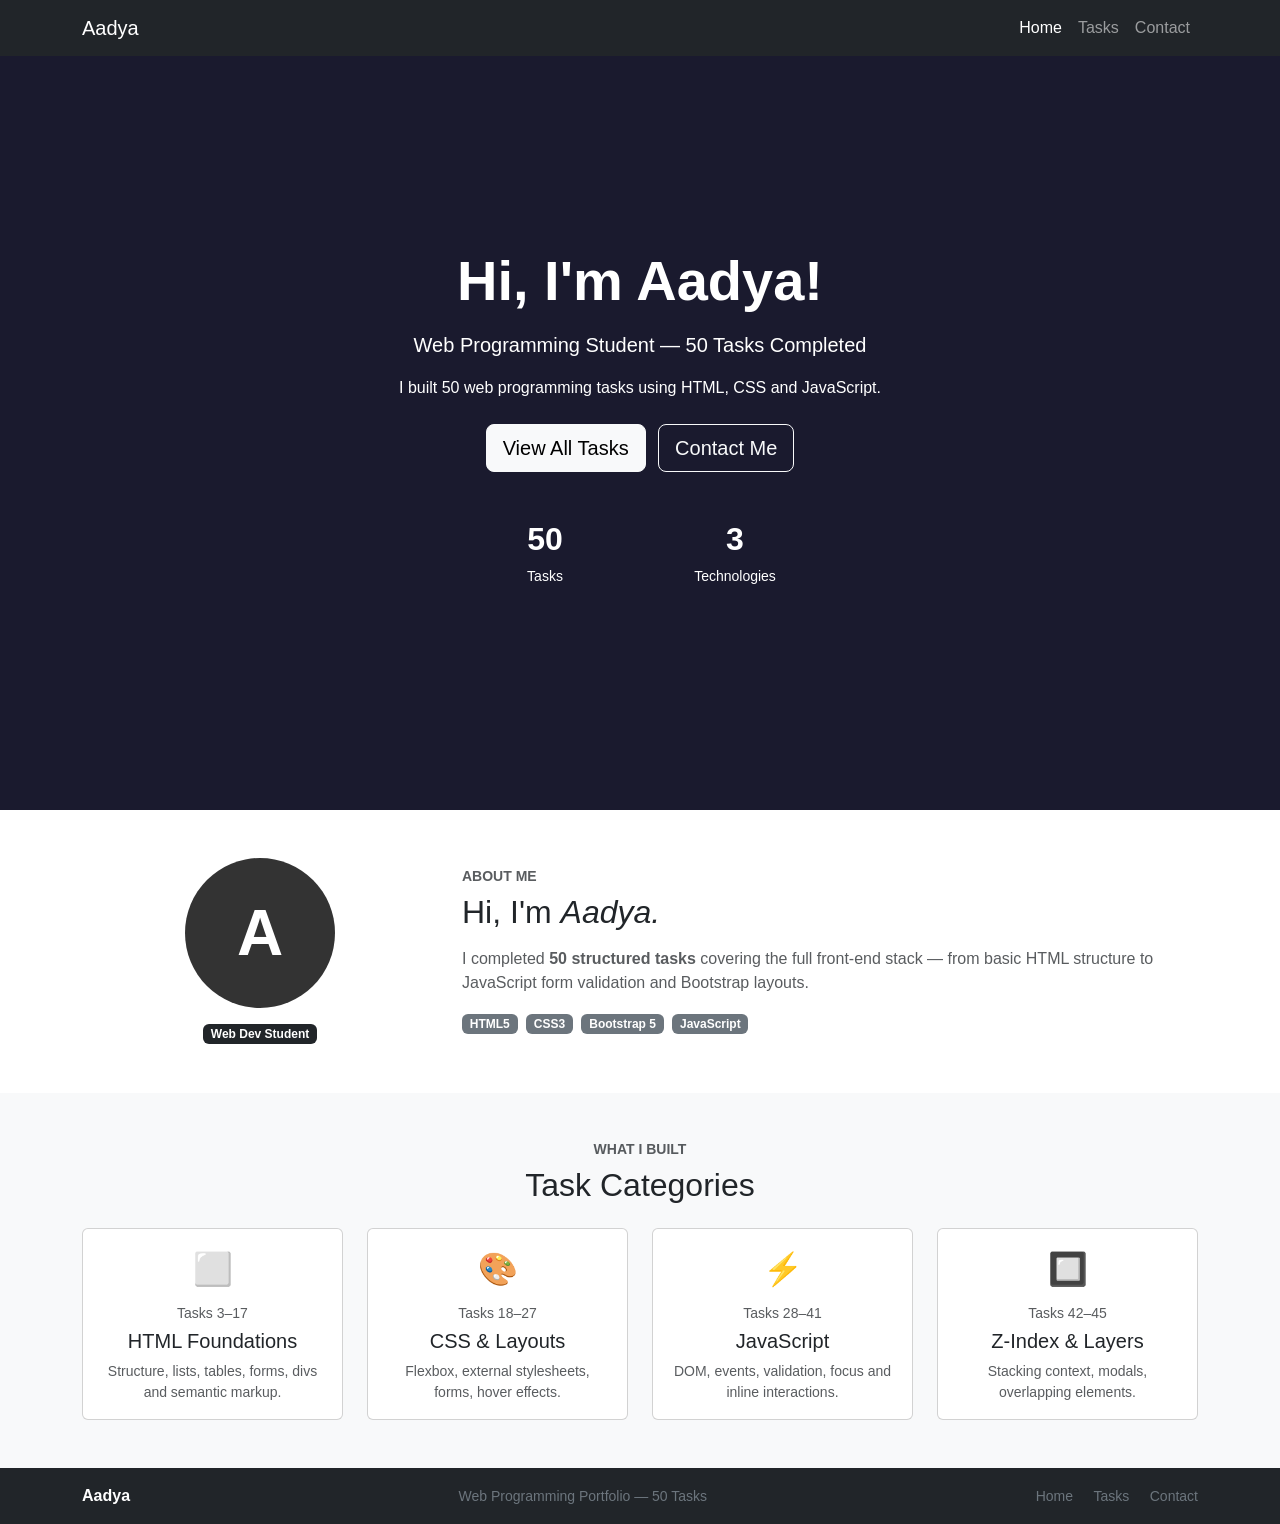
==== index.html @ 6062b9f0 "Add files via upload" ====
<!DOCTYPE html>
<html lang="en">
<head>
  <meta charset="UTF-8" />
  <meta name="viewport" content="width=device-width, initial-scale=1.0"/>
  <title>Aadya - Web Programming Portfolio</title>
  <link href="https://cdn.jsdelivr.net/npm/bootstrap@5.3.2/dist/css/bootstrap.min.css" rel="stylesheet"/>
  <link rel="stylesheet" href="style.css"/>
</head>
<body>

<nav class="navbar navbar-expand-lg navbar-dark bg-dark fixed-top" id="nav">
  <div class="container">
    <a class="navbar-brand" href="index.html">Aadya</a>
    <button class="navbar-toggler" type="button" data-bs-toggle="collapse" data-bs-target="#navlinks">
      <span class="navbar-toggler-icon"></span>
    </button>
    <div class="collapse navbar-collapse" id="navlinks">
      <ul class="navbar-nav ms-auto">
        <li class="nav-item"><a class="nav-link active" href="index.html">Home</a></li>
        <li class="nav-item"><a class="nav-link" href="tasks.html">Tasks</a></li>
        <li class="nav-item"><a class="nav-link" href="contact.html">Contact</a></li>
      </ul>
    </div>
  </div>
</nav>

<!-- HERO -->
<section class="hero">
  <div class="container">
    <h1 class="display-4 fw-bold">Hi, I'm Aadya!</h1>
    <p class="lead mt-3">Web Programming Student — 50 Tasks Completed</p>
    <p class="mt-2">I built 50 web programming tasks using HTML, CSS and JavaScript.</p>
    <div class="mt-4">
      <a href="tasks.html" class="btn btn-light btn-lg me-2">View All Tasks</a>
      <a href="contact.html" class="btn btn-outline-light btn-lg">Contact Me</a>
    </div>
    <div class="row mt-5 justify-content-center">
      <div class="col-4 col-md-2 text-center">
        <h2 class="fw-bold">50</h2>
        <p class="small">Tasks</p>
      </div>
      <div class="col-4 col-md-2 text-center">
        <h2 class="fw-bold">3</h2>
        <p class="small">Technologies</p>
      </div>
    </div>
  </div>
</section>

<!-- ABOUT -->
<section class="py-5">
  <div class="container">
    <div class="row align-items-center">
      <div class="col-lg-4 text-center mb-4 mb-lg-0">
        <div class="photo">A</div>
        <span class="badge bg-dark mt-3">Web Dev Student</span>
      </div>
      <div class="col-lg-8">
        <h6 class="text-uppercase text-muted small fw-bold">About Me</h6>
        <h2>Hi, I'm <em>Aadya.</em></h2>
        <p class="text-muted mt-3">
          I completed <strong>50 structured tasks</strong> covering the full front-end stack — from basic HTML structure to JavaScript form validation and Bootstrap layouts.
        </p>
        <div class="mt-3">
          <span class="badge bg-secondary me-1">HTML5</span>
          <span class="badge bg-secondary me-1">CSS3</span>
          <span class="badge bg-secondary me-1">Bootstrap 5</span>
          <span class="badge bg-secondary">JavaScript</span>
        </div>
      </div>
    </div>
  </div>
</section>

<!-- CATEGORIES -->
<section class="py-5 bg-light">
  <div class="container">
    <h6 class="text-uppercase text-muted small fw-bold text-center">What I Built</h6>
    <h2 class="text-center mb-4">Task Categories</h2>
    <div class="row g-4">

      <div class="col-md-6 col-lg-3">
        <div class="card h-100 catcard" onclick="window.location='tasks.html#html'">
          <div class="card-body text-center">
            <div class="caticon">⬜</div>
            <small class="text-muted">Tasks 3–17</small>
            <h5 class="card-title mt-1">HTML Foundations</h5>
            <p class="card-text small text-muted">Structure, lists, tables, forms, divs and semantic markup.</p>
          </div>
        </div>
      </div>

      <div class="col-md-6 col-lg-3">
        <div class="card h-100 catcard" onclick="window.location='tasks.html#css'">
          <div class="card-body text-center">
            <div class="caticon">🎨</div>
            <small class="text-muted">Tasks 18–27</small>
            <h5 class="card-title mt-1">CSS & Layouts</h5>
            <p class="card-text small text-muted">Flexbox, external stylesheets, forms, hover effects.</p>
          </div>
        </div>
      </div>

      <div class="col-md-6 col-lg-3">
        <div class="card h-100 catcard" onclick="window.location='tasks.html#js'">
          <div class="card-body text-center">
            <div class="caticon">⚡</div>
            <small class="text-muted">Tasks 28–41</small>
            <h5 class="card-title mt-1">JavaScript</h5>
            <p class="card-text small text-muted">DOM, events, validation, focus and inline interactions.</p>
          </div>
        </div>
      </div>

      <div class="col-md-6 col-lg-3">
        <div class="card h-100 catcard" onclick="window.location='tasks.html#advanced'">
          <div class="card-body text-center">
            <div class="caticon">🔲</div>
            <small class="text-muted">Tasks 42–45</small>
            <h5 class="card-title mt-1">Z-Index & Layers</h5>
            <p class="card-text small text-muted">Stacking context, modals, overlapping elements.</p>

          </div>
        </div>
      </div>

    </div>
  </div>
</section>

<!-- FOOTER -->
<footer class="bg-dark text-white py-3">
  <div class="container d-flex flex-wrap justify-content-between align-items-center">
    <span class="fw-bold">Aadya</span>
    <span class="text-secondary small">Web Programming Portfolio — 50 Tasks</span>
    <div>
      <a href="index.html" class="text-secondary text-decoration-none me-3 small">Home</a>
      <a href="tasks.html" class="text-secondary text-decoration-none me-3 small">Tasks</a>
      <a href="contact.html" class="text-secondary text-decoration-none small">Contact</a>
    </div>
  </div>
</footer>

<script src="https://cdn.jsdelivr.net/npm/bootstrap@5.3.2/dist/js/bootstrap.bundle.min.js"></script>

</body>
</html>
---- style.css ----
/* style.css */

body {
  font-family: Arial, sans-serif;
}

.hero {
  background-color: #1a1a2e;
  padding: 100px 0 60px;
  min-height: 90vh;
  display: flex;
  align-items: center;
  color: white;
  text-align: center;
}

.photo {
  width: 150px;
  height: 150px;
  background-color: #333;
  color: white;
  border-radius: 50%;
  display: flex;
  align-items: center;
  justify-content: center;
  font-size: 4rem;
  font-weight: bold;
  margin: auto;
}

.catcard {
  cursor: pointer;
  transition: transform 0.2s;
}
.catcard:hover { transform: translateY(-4px); }
.caticon { font-size: 2rem; margin-bottom: 0.5rem; }

.pagetop {
  background-color: #1a1a2e;
  color: white;
  padding: 100px 0 50px;
  text-align: center;
}

.filters {
  background: white;
  border-bottom: 1px solid #ddd;
  padding: 12px 0;
  z-index: 999;
  top: 56px;
}

.btnrow {
  display: flex;
  gap: 8px;
  flex-wrap: wrap;
}

.fbtn {
  padding: 6px 16px;
  border: 1px solid #ccc;
  background: white;
  border-radius: 20px;
  font-size: 0.85rem;
  cursor: pointer;
  transition: all 0.2s;
}
.fbtn:hover { background: #333; color: white; border-color: #333; }
.fbtn.on { background: #1a1a2e; color: white; border-color: #1a1a2e; }

.tasks { padding: 30px 0 60px; }

.sectitle {
  font-weight: bold;
  font-size: 1.1rem;
  margin: 30px 0 15px;
  padding-bottom: 8px;
  border-bottom: 2px solid #1a1a2e;
  color: #1a1a2e;
}

.tbox {
  border: 1px solid #ddd;
  border-radius: 8px;
  padding: 20px;
  margin-bottom: 20px;
  background: white;
}

.tboxhead {
  display: flex;
  align-items: center;
  gap: 10px;
  margin-bottom: 10px;
}

.tnum {
  font-family: monospace;
  font-size: 0.8rem;
  background: #f5f5f5;
  padding: 3px 8px;
  border-radius: 4px;
  color: #555;
}

.tag {
  font-size: 0.75rem;
  padding: 3px 10px;
  border-radius: 4px;
  font-weight: bold;
}
.tag-html { background: #fff3e0; color: #e65100; }
.tag-css  { background: #e3f2fd; color: #1565c0; }
.tag-js   { background: #fffde7; color: #f57f17; }
.tag-adv  { background: #f3e5f5; color: #6a1b9a; }
.tag-bs   { background: #e8f5e9; color: #2e7d32; }

.ttitle {
  font-size: 1rem;
  font-weight: 600;
  margin-bottom: 12px;
}

.demo {
  background: #f9f9f9;
  border: 1px solid #eee;
  border-radius: 6px;
  padding: 15px;
  font-size: 0.9rem;
}

.ftree { font-family: monospace; font-size: 0.82rem; }
.ftroot { font-weight: bold; margin-bottom: 4px; }
.ftitem { color: #555; margin: 2px 0; }
.in1 { padding-left: 20px; }
.in2 { padding-left: 40px; }

.lprev { border: 1px solid #ddd; border-radius: 6px; overflow: hidden; font-size: 0.82rem; }
.lprev-h { background: #333; color: white; padding: 8px 12px; font-weight: 600; }
.lprev-n { background: #555; color: white; padding: 6px 12px; }
.lprev-m { padding: 12px; min-height: 50px; background: white; }
.lprev-f { background: #222; color: #aaa; padding: 6px 12px; font-size: 0.8rem; }

.aprev { border: 1px solid #ddd; border-radius: 6px; overflow: hidden; font-size: 0.82rem; }
.aprev-h { background: #111; color: white; padding: 8px 12px; font-weight: 600; }
.aprev-top { display: flex; align-items: center; gap: 12px; padding: 12px; background: #fafafa; }
.aprev-av { width: 44px; height: 44px; background: #333; color: white; border-radius: 50%; display: flex; align-items: center; justify-content: center; font-weight: bold; font-size: 1.1rem; flex-shrink: 0; }
.aprev-row { display: flex; border-top: 1px solid #eee; }
.aprev-col { flex: 1; padding: 10px; text-align: center; font-size: 0.78rem; border-right: 1px solid #eee; background: white; }
.aprev-col:last-child { border-right: none; }
.aprev-f { background: #f5f5f5; padding: 8px 12px; font-size: 0.8rem; color: #666; }

.mytable { width: 100%; border-collapse: collapse; font-size: 0.82rem; }
.mytable th { background: #111; color: white; padding: 8px 10px; text-align: left; font-weight: 500; }
.mytable td { padding: 8px 10px; border-bottom: 1px solid #eee; }
.mytable tr:last-child td { border-bottom: none; }
.zebra tr:nth-child(even) td { background: #f9f9f9; }
.zebra tr:hover td { background: #f0f0f0; }
.thumb { width: 32px; height: 32px; background: #f5f5f5; border-radius: 4px; display: flex; align-items: center; justify-content: center; font-size: 1.1rem; }
.avtr { width: 30px; height: 30px; background: #333; color: white; border-radius: 50%; display: flex; align-items: center; justify-content: center; font-weight: bold; font-size: 0.8rem; }

.inp {
  width: 100%;
  padding: 8px 12px;
  border: 1px solid #ccc;
  border-radius: 4px;
  font-size: 0.85rem;
  margin-bottom: 10px;
  display: block;
}
.inp:focus { outline: none; border-color: #1a1a2e; }

.lbl { display: block; font-size: 0.8rem; font-weight: 600; margin-bottom: 4px; color: #333; }

.dbtn {
  padding: 6px 16px;
  background: #1a1a2e;
  color: white;
  border: none;
  border-radius: 4px;
  font-size: 0.85rem;
  cursor: pointer;
}
.dbtn:hover { background: #333; }

.fcard {
  position: absolute;
  width: 160px;
  padding: 12px;
  border: 2px solid;
  border-radius: 8px;
  cursor: pointer;
  font-size: 0.82rem;
  box-shadow: 0 4px 12px rgba(0,0,0,0.1);
}

.pcard {
  position: relative;
  padding: 12px;
  border: 1px solid #ddd;
  border-radius: 8px;
  font-size: 0.85rem;
  font-weight: 500;
  cursor: pointer;
  background: white;
  min-width: 140px;
}
.pcard:hover { box-shadow: 0 4px 12px rgba(0,0,0,0.12); }

.gimg {
  position: absolute;
  width: 125px;
  height: 125px;
  border-radius: 10px;
  display: flex;
  align-items: center;
  justify-content: center;
  font-size: 0.82rem;
  font-weight: 600;
  cursor: pointer;
  border: 2px solid rgba(255,255,255,0.8);
  box-shadow: 0 4px 12px rgba(0,0,0,0.1);
}

.crow {
  display: flex;
  align-items: flex-start;
  gap: 12px;
  margin-bottom: 20px;
}
.clabel { font-size: 0.75rem; color: #999; text-transform: uppercase; margin-bottom: 2px; }
.cval   { font-weight: 500; font-size: 0.9rem; }

.mapbox {
  background: #e8f4f8;
  border: 1px solid #c5dce8;
  border-radius: 10px;
  height: 160px;
  display: flex;
  flex-direction: column;
  align-items: center;
  justify-content: center;
  margin-top: 20px;
}
.mappin  { font-size: 2rem; margin-bottom: 6px; }
.maplbl  { font-size: 0.85rem; color: #555; font-weight: 500; }

.msgbox {
  background: white;
  border: 1px solid #ddd;
  border-radius: 10px;
  padding: 30px;
}
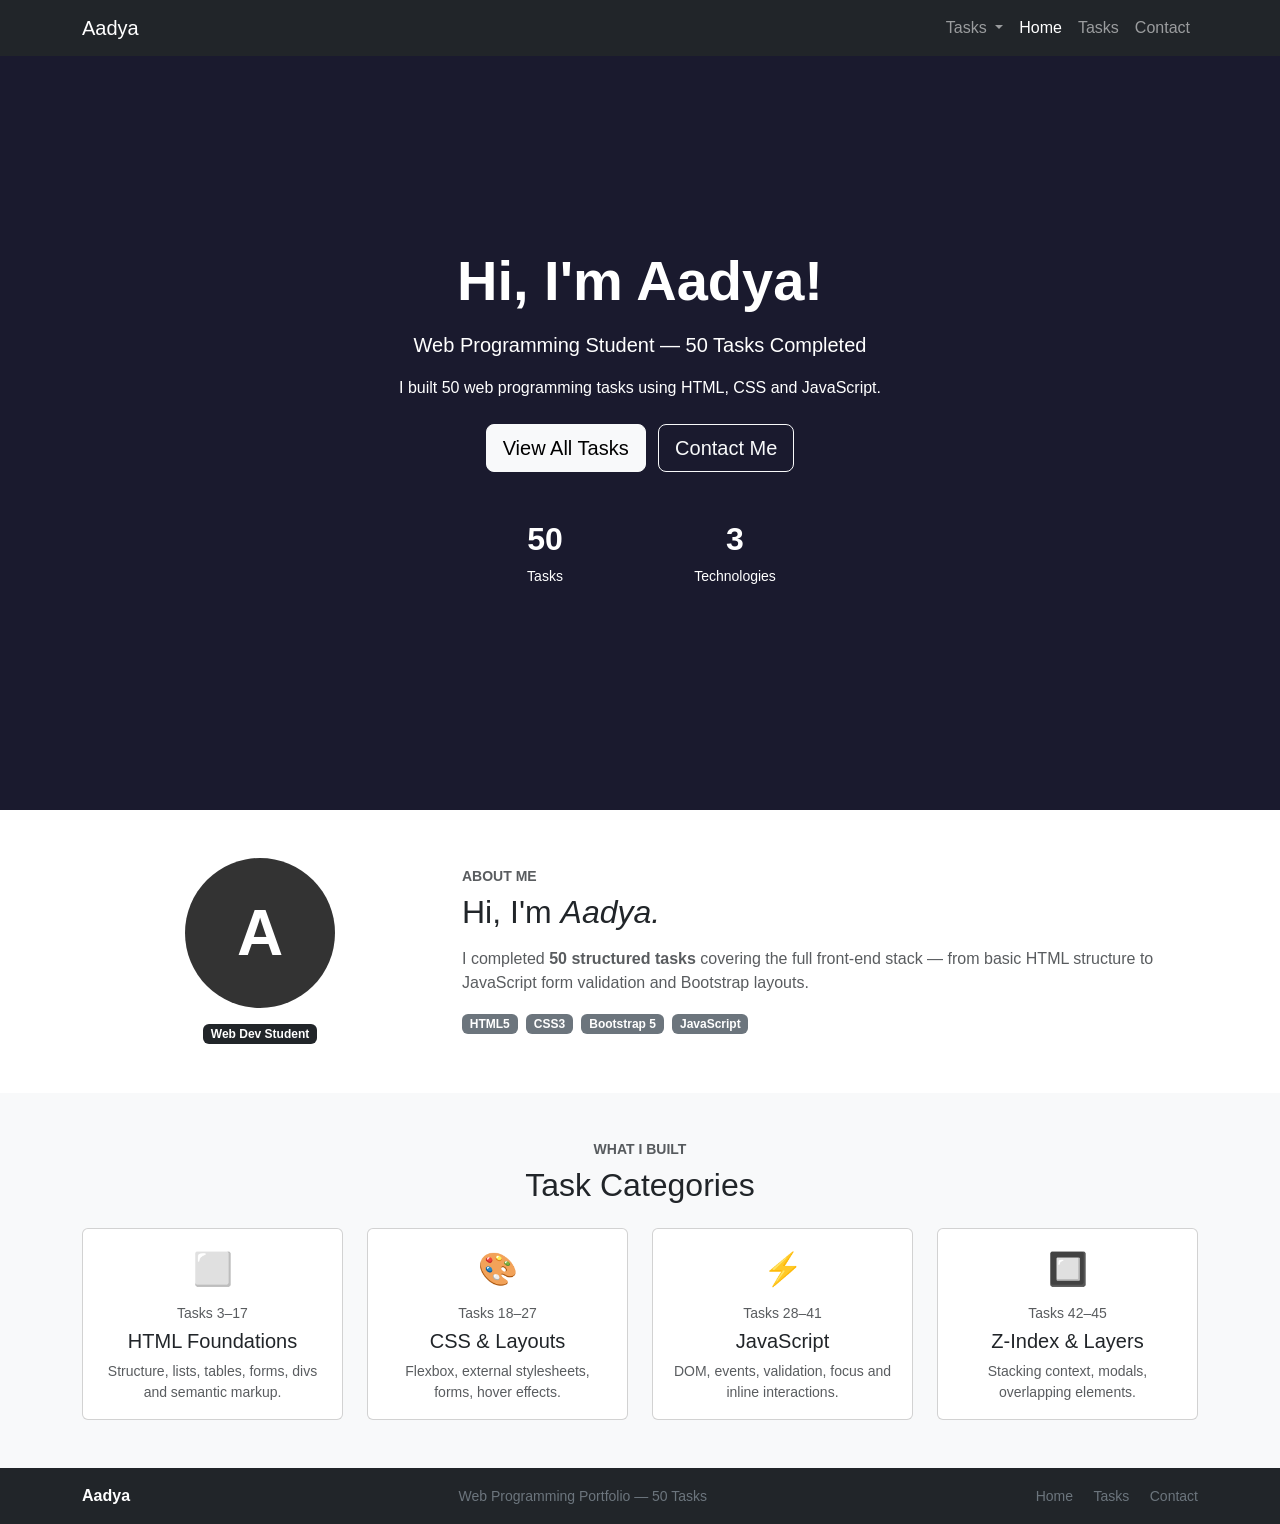
==== commit 4d79384b: "Add dropdown menu for task categories in navbar" ====
--- a/index.html
+++ b/index.html
@@ -17,6 +17,19 @@
     </button>
     <div class="collapse navbar-collapse" id="navlinks">
       <ul class="navbar-nav ms-auto">
+        <li class="nav-item dropdown">
+  <a class="nav-link dropdown-toggle" href="tasks.html" role="button" data-bs-toggle="dropdown">
+    Tasks
+  </a>
+  <ul class="dropdown-menu dropdown-menu-dark">
+    <li><a class="dropdown-item" href="tasks.html">All Tasks</a></li>
+    <li><hr class="dropdown-divider"></li>
+    <li><a class="dropdown-item" href="tasks.html#html">HTML</a></li>
+    <li><a class="dropdown-item" href="tasks.html#css">CSS</a></li>
+    <li><a class="dropdown-item" href="tasks.html#js">JavaScript</a></li>
+    <li><a class="dropdown-item" href="tasks.html#advanced">Advanced</a></li>
+  </ul>
+</li>
         <li class="nav-item"><a class="nav-link active" href="index.html">Home</a></li>
         <li class="nav-item"><a class="nav-link" href="tasks.html">Tasks</a></li>
         <li class="nav-item"><a class="nav-link" href="contact.html">Contact</a></li>
